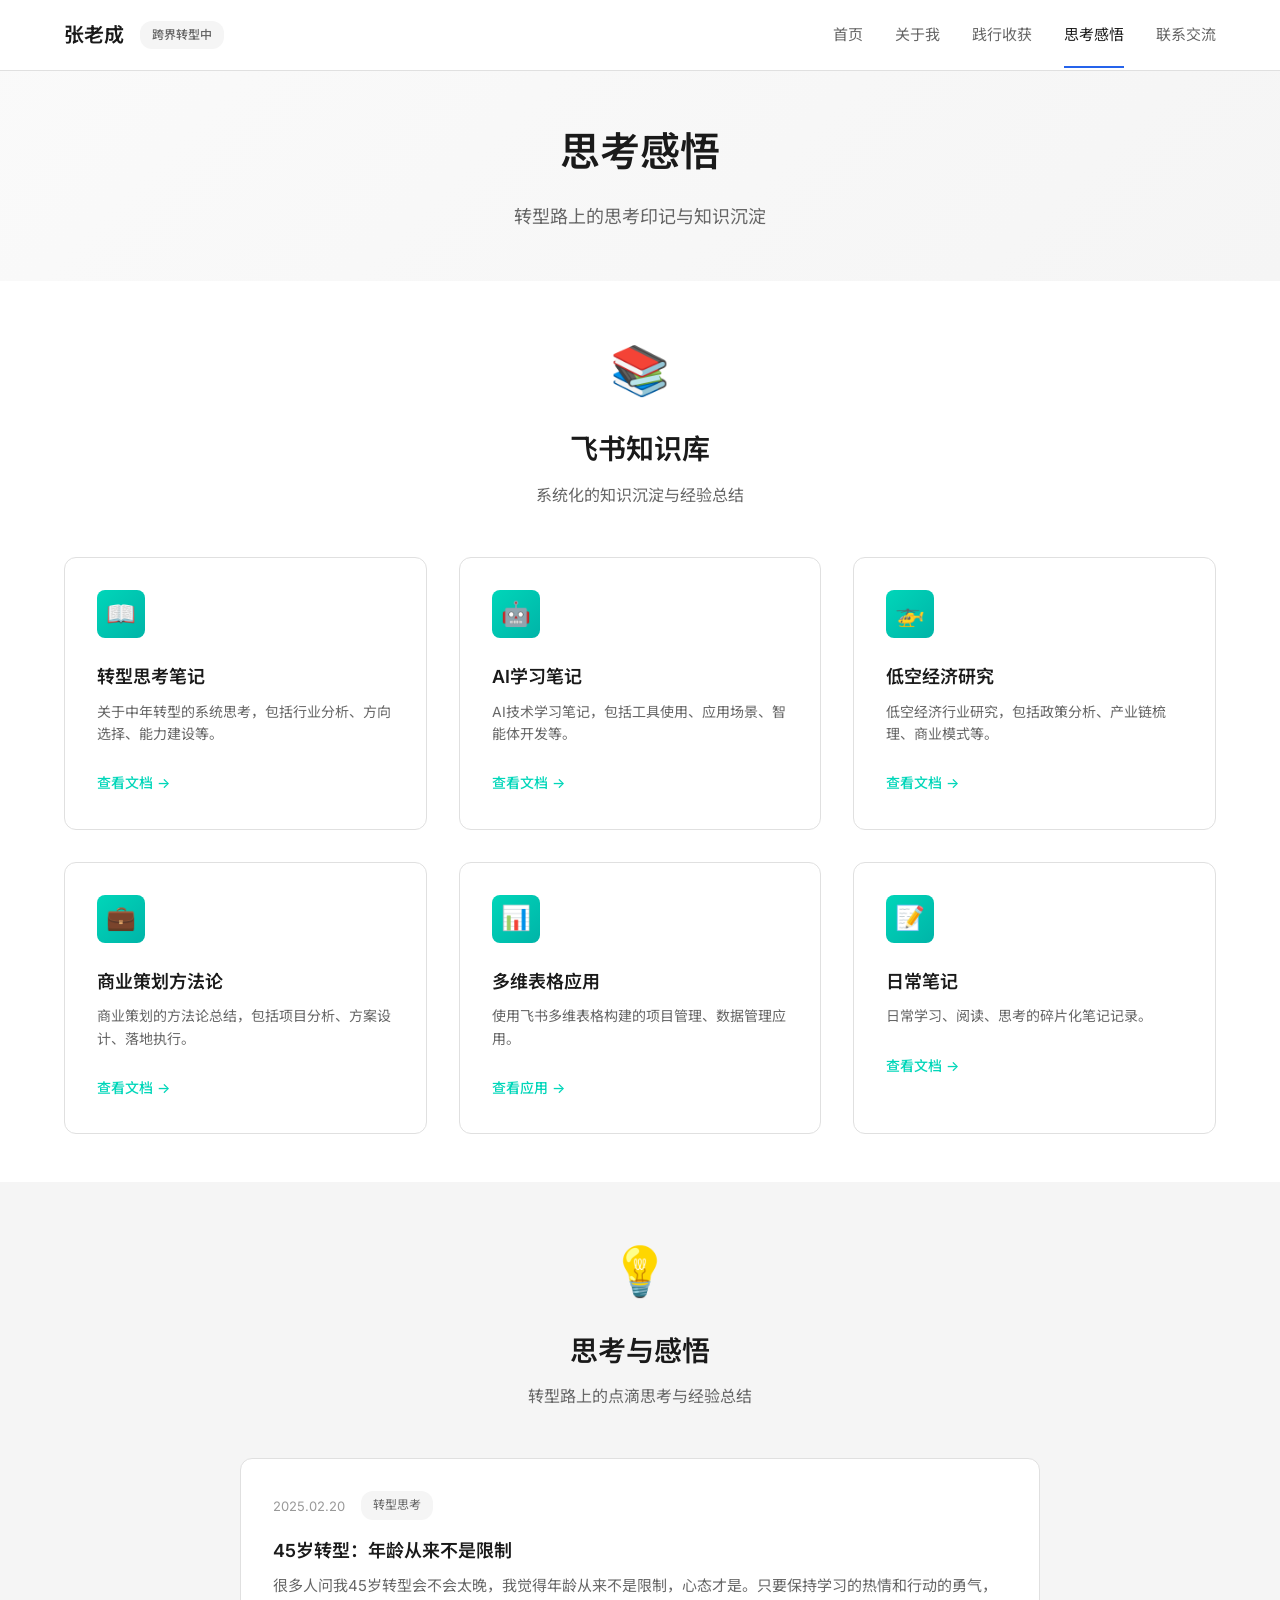
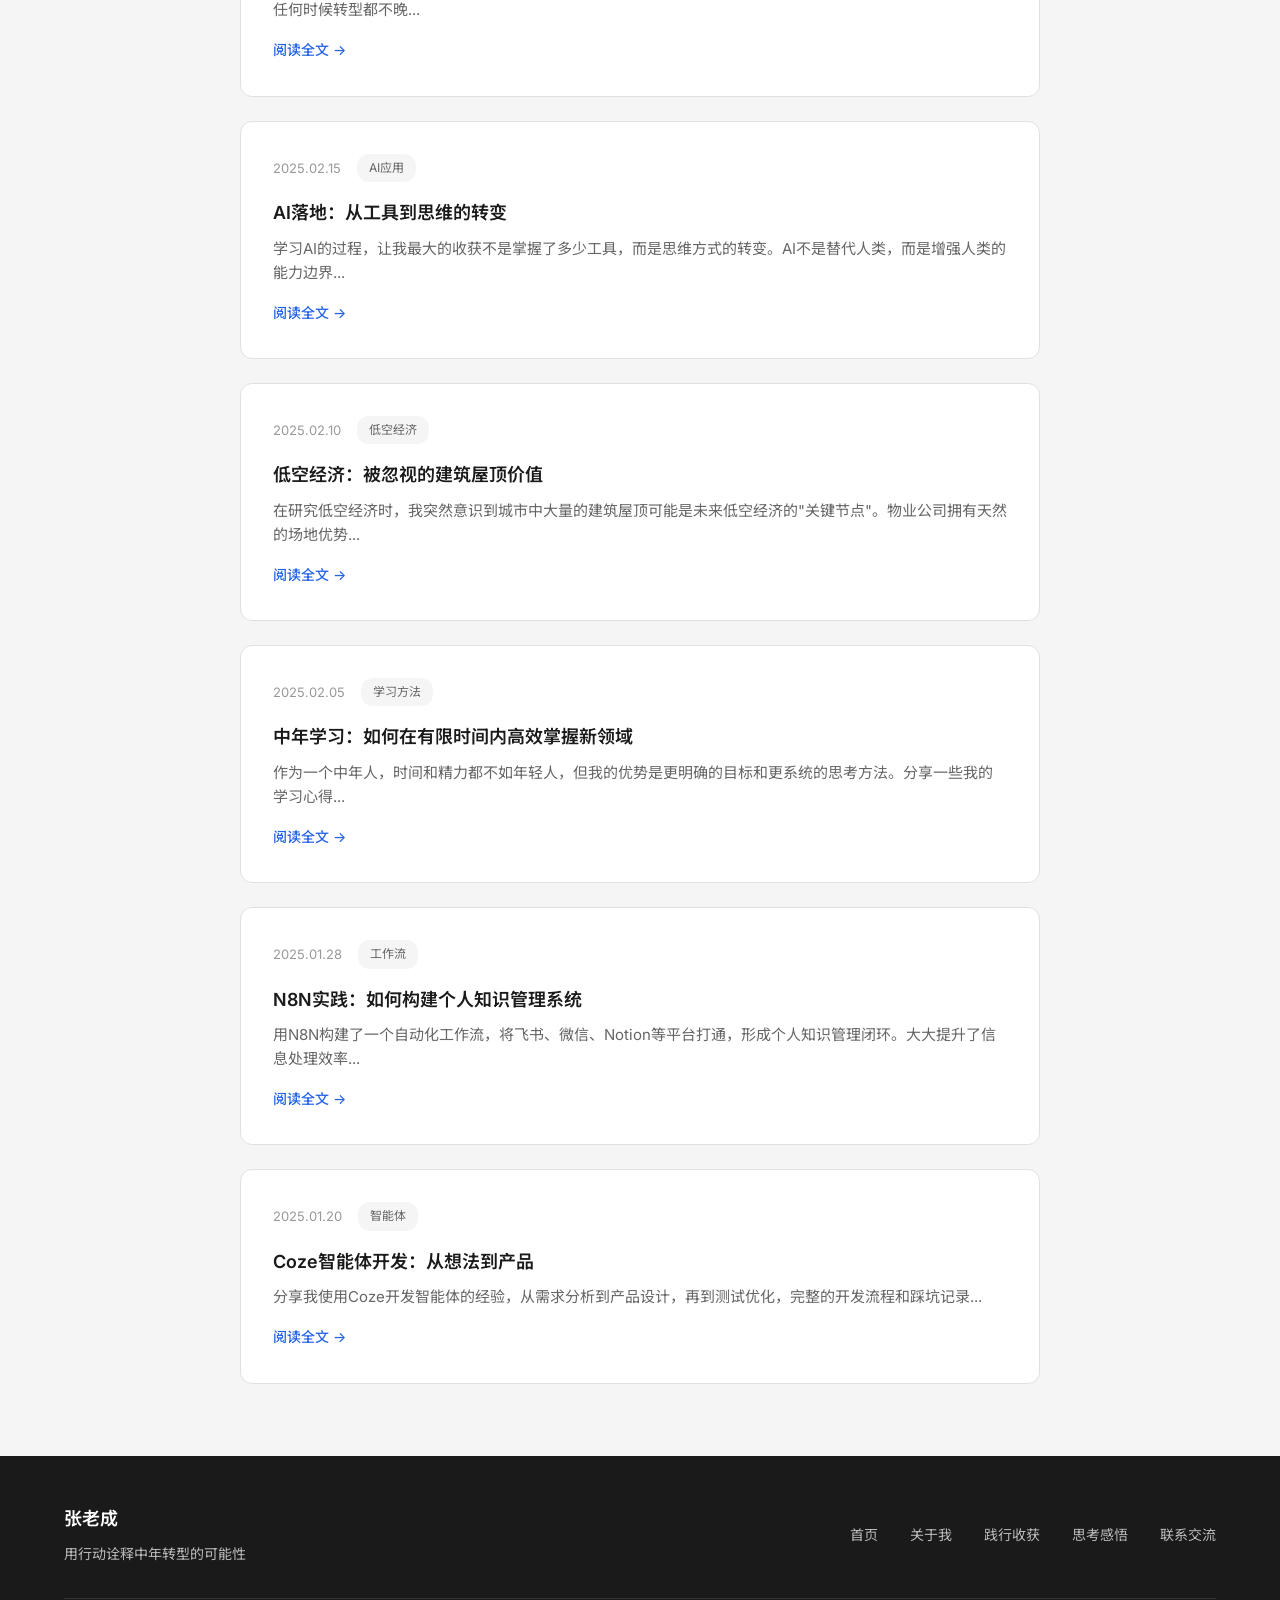
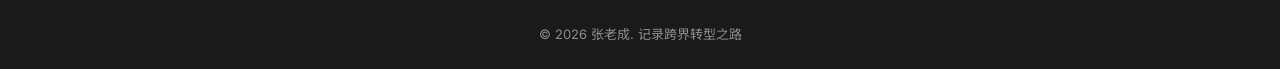
==== thoughts.html @ 0c9d66b7 "Initial commit: 张老成的个人网站 - 添加所有网站页面 - 添加个人微信二维码和飞书二维码 - 配置表单功能 - 移除超过100MB的大文件  Co-Authored-By: Clau" ====
<!DOCTYPE html>
<html lang="zh-CN">
<head>
    <meta charset="UTF-8">
    <meta name="viewport" content="width=device-width, initial-scale=1.0">
    <title>思考感悟 | 张老成</title>
    <link rel="stylesheet" href="css/style.css">
    <link rel="preconnect" href="https://fonts.googleapis.com">
    <link rel="preconnect" href="https://fonts.gstatic.com" crossorigin>
    <link href="https://fonts.googleapis.com/css2?family=Noto+Sans+SC:wght@300;400;500;700&family=Inter:wght@300;400;500;600&display=swap" rel="stylesheet">
    <style>
        .thoughts-hero {
            padding: calc(70px + var(--spacing-xl)) 0 var(--spacing-xl);
            background: linear-gradient(135deg, #fafafa 0%, #f5f5f5 100%);
            text-align: center;
        }

        .thoughts-hero h1 {
            font-size: 2.5rem;
            font-weight: 600;
            margin-bottom: var(--spacing-sm);
        }

        .thoughts-hero .subtitle {
            font-size: 1.125rem;
            color: var(--color-secondary);
        }

        .thoughts-section {
            padding: var(--spacing-xl) 0;
        }

        .thoughts-section:nth-child(even) {
            background: var(--color-light);
        }

        .section-header {
            text-align: center;
            margin-bottom: var(--spacing-xl);
        }

        .section-header h2 {
            font-size: 1.75rem;
            font-weight: 600;
            margin-bottom: var(--spacing-xs);
            color: var(--color-primary);
        }

        .section-header p {
            font-size: 1rem;
            color: var(--color-secondary);
        }

        .section-icon {
            font-size: 3rem;
            margin-bottom: var(--spacing-sm);
        }

        /* 飞书文档卡片 */
        .feishu-grid {
            display: grid;
            grid-template-columns: repeat(3, 1fr);
            gap: var(--spacing-lg);
        }

        .feishu-card {
            background: var(--color-white);
            border: 1px solid var(--color-border);
            border-radius: var(--radius-lg);
            padding: var(--spacing-lg);
            transition: all 0.3s ease;
        }

        .feishu-card:hover {
            transform: translateY(-4px);
            box-shadow: var(--shadow-lg);
            border-color: #00d6b9;
        }

        .feishu-card .doc-icon {
            width: 48px;
            height: 48px;
            background: linear-gradient(135deg, #00d6b9, #00b4a8);
            border-radius: var(--radius-md);
            display: flex;
            align-items: center;
            justify-content: center;
            margin-bottom: var(--spacing-md);
        }

        .feishu-card .doc-icon img {
            width: 28px;
            height: 28px;
        }

        .feishu-card h3 {
            font-size: 1.125rem;
            font-weight: 600;
            margin-bottom: var(--spacing-xs);
            color: var(--color-primary);
        }

        .feishu-card p {
            font-size: 0.875rem;
            color: var(--color-secondary);
            line-height: 1.6;
            margin-bottom: var(--spacing-md);
        }

        .feishu-card .doc-link {
            display: inline-flex;
            align-items: center;
            gap: 0.5rem;
            color: #00d6b9;
            text-decoration: none;
            font-size: 0.875rem;
            font-weight: 500;
        }

        .feishu-card .doc-link:hover {
            text-decoration: underline;
        }

        /* 智能体卡片 */
        .agent-grid {
            display: grid;
            grid-template-columns: repeat(2, 1fr);
            gap: var(--spacing-lg);
        }

        .agent-card {
            background: var(--color-white);
            border: 1px solid var(--color-border);
            border-radius: var(--radius-lg);
            overflow: hidden;
            transition: all 0.3s ease;
        }

        .agent-card:hover {
            transform: translateY(-4px);
            box-shadow: var(--shadow-lg);
        }

        .agent-header {
            padding: var(--spacing-lg);
            background: linear-gradient(135deg, var(--color-ai-bg), #f0e7ff);
            border-bottom: 1px solid var(--color-border);
        }

        .agent-header .platform {
            display: inline-block;
            padding: 0.25rem 0.75rem;
            background: var(--color-ai);
            color: var(--color-white);
            border-radius: var(--radius-lg);
            font-size: 0.75rem;
            font-weight: 500;
            margin-bottom: var(--spacing-sm);
        }

        .agent-header h3 {
            font-size: 1.125rem;
            font-weight: 600;
            color: var(--color-primary);
            margin-bottom: var(--spacing-xs);
        }

        .agent-header p {
            font-size: 0.875rem;
            color: var(--color-secondary);
        }

        .agent-body {
            padding: var(--spacing-lg);
        }

        .agent-tags {
            display: flex;
            gap: var(--spacing-xs);
            flex-wrap: wrap;
            margin-bottom: var(--spacing-md);
        }

        .agent-tag {
            padding: 0.25rem 0.75rem;
            background: var(--color-light);
            border-radius: var(--radius-md);
            font-size: 0.75rem;
            color: var(--color-secondary);
        }

        .agent-link {
            display: inline-flex;
            align-items: center;
            gap: 0.5rem;
            padding: 0.5rem 1rem;
            background: var(--color-accent);
            color: var(--color-white);
            text-decoration: none;
            border-radius: var(--radius-md);
            font-size: 0.875rem;
            font-weight: 500;
            transition: all 0.2s ease;
        }

        .agent-link:hover {
            background: var(--color-accent-hover);
        }

        /* 思考列表 */
        .thought-list {
            max-width: 800px;
            margin: 0 auto;
        }

        .thought-item {
            background: var(--color-white);
            border: 1px solid var(--color-border);
            border-radius: var(--radius-lg);
            padding: var(--spacing-lg);
            margin-bottom: var(--spacing-md);
            transition: all 0.3s ease;
            cursor: pointer;
        }

        .thought-item:hover {
            transform: translateX(8px);
            box-shadow: var(--shadow-md);
            border-color: var(--color-accent);
        }

        .thought-meta {
            display: flex;
            align-items: center;
            gap: var(--spacing-sm);
            margin-bottom: var(--spacing-sm);
        }

        .thought-date {
            font-size: 0.8125rem;
            color: var(--color-muted);
        }

        .thought-category {
            padding: 0.25rem 0.75rem;
            background: var(--color-light);
            border-radius: var(--radius-lg);
            font-size: 0.75rem;
            color: var(--color-secondary);
        }

        .thought-item h3 {
            font-size: 1.125rem;
            font-weight: 600;
            margin-bottom: var(--spacing-xs);
            color: var(--color-primary);
        }

        .thought-item p {
            font-size: 0.9375rem;
            color: var(--color-secondary);
            line-height: 1.6;
        }

        .thought-item .read-more {
            display: inline-flex;
            align-items: center;
            gap: 0.25rem;
            margin-top: var(--spacing-sm);
            color: var(--color-accent);
            font-size: 0.875rem;
            font-weight: 500;
        }

        @media (max-width: 768px) {
            .thoughts-hero h1 {
                font-size: 1.75rem;
            }

            .feishu-grid,
            .agent-grid {
                grid-template-columns: 1fr;
            }
        }
    </style>
</head>
<body>
    <!-- 导航栏 -->
    <nav class="navbar">
        <div class="container">
            <div class="nav-brand">
                <a href="index.html">张老成</a>
                <span class="nav-tag">跨界转型中</span>
            </div>
            <ul class="nav-menu">
                <li><a href="index.html">首页</a></li>
                <li><a href="about.html">关于我</a></li>
                <li><a href="works.html">践行收获</a></li>
                <li><a href="thoughts.html" class="active">思考感悟</a></li>
                <li><a href="contact.html">联系交流</a></li>
            </ul>
            <div class="nav-toggle">
                <span></span>
                <span></span>
                <span></span>
            </div>
        </div>
    </nav>

    <!-- 思考感悟 Hero -->
    <section class="thoughts-hero">
        <div class="container">
            <h1>思考感悟</h1>
            <p class="subtitle">转型路上的思考印记与知识沉淀</p>
        </div>
    </section>

    <!-- 飞书文档 -->
    <section class="thoughts-section" id="feishu">
        <div class="container">
            <div class="section-header">
                <div class="section-icon">📚</div>
                <h2>飞书知识库</h2>
                <p>系统化的知识沉淀与经验总结</p>
            </div>

            <div class="feishu-grid">
                <div class="feishu-card">
                    <div class="doc-icon">
                        <span style="font-size: 1.5rem;">📖</span>
                    </div>
                    <h3>转型思考笔记</h3>
                    <p>关于中年转型的系统思考，包括行业分析、方向选择、能力建设等。</p>
                    <a href="https://wcn19dn7pjwd.feishu.cn/wiki/GFK6wTMXMiv9bLkHEH2cJ65snob" target="_blank" class="doc-link">
                        查看文档 →
                    </a>
                </div>

                <div class="feishu-card">
                    <div class="doc-icon">
                        <span style="font-size: 1.5rem;">🤖</span>
                    </div>
                    <h3>AI学习笔记</h3>
                    <p>AI技术学习笔记，包括工具使用、应用场景、智能体开发等。</p>
                    <a href="https://wcn19dn7pjwd.feishu.cn/wiki/QYINwfxDYiLBB6k44ghc3SrfnCM?from=from_copylink" target="_blank" class="doc-link">
                        查看文档 →
                    </a>
                </div>

                <div class="feishu-card">
                    <div class="doc-icon">
                        <span style="font-size: 1.5rem;">🚁</span>
                    </div>
                    <h3>低空经济研究</h3>
                    <p>低空经济行业研究，包括政策分析、产业链梳理、商业模式等。</p>
                    <a href="#" class="doc-link">
                        查看文档 →
                    </a>
                </div>

                <div class="feishu-card">
                    <div class="doc-icon">
                        <span style="font-size: 1.5rem;">💼</span>
                    </div>
                    <h3>商业策划方法论</h3>
                    <p>商业策划的方法论总结，包括项目分析、方案设计、落地执行。</p>
                    <a href="#" class="doc-link">
                        查看文档 →
                    </a>
                </div>

                <div class="feishu-card">
                    <div class="doc-icon">
                        <span style="font-size: 1.5rem;">📊</span>
                    </div>
                    <h3>多维表格应用</h3>
                    <p>使用飞书多维表格构建的项目管理、数据管理应用。</p>
                    <a href="#" class="doc-link">
                        查看应用 →
                    </a>
                </div>

                <div class="feishu-card">
                    <div class="doc-icon">
                        <span style="font-size: 1.5rem;">📝</span>
                    </div>
                    <h3>日常笔记</h3>
                    <p>日常学习、阅读、思考的碎片化笔记记录。</p>
                    <a href="#" class="doc-link">
                        查看文档 →
                    </a>
                </div>
            </div>
        </div>
    </section>

    <!-- 思考感悟 -->
    <section class="thoughts-section" id="insights">
        <div class="container">
            <div class="section-header">
                <div class="section-icon">💡</div>
                <h2>思考与感悟</h2>
                <p>转型路上的点滴思考与经验总结</p>
            </div>

            <div class="thought-list">
                <div class="thought-item">
                    <div class="thought-meta">
                        <span class="thought-date">2025.02.20</span>
                        <span class="thought-category">转型思考</span>
                    </div>
                    <h3>45岁转型：年龄从来不是限制</h3>
                    <p>很多人问我45岁转型会不会太晚，我觉得年龄从来不是限制，心态才是。只要保持学习的热情和行动的勇气，任何时候转型都不晚...</p>
                    <span class="read-more">阅读全文 →</span>
                </div>

                <div class="thought-item">
                    <div class="thought-meta">
                        <span class="thought-date">2025.02.15</span>
                        <span class="thought-category">AI应用</span>
                    </div>
                    <h3>AI落地：从工具到思维的转变</h3>
                    <p>学习AI的过程，让我最大的收获不是掌握了多少工具，而是思维方式的转变。AI不是替代人类，而是增强人类的能力边界...</p>
                    <span class="read-more">阅读全文 →</span>
                </div>

                <div class="thought-item">
                    <div class="thought-meta">
                        <span class="thought-date">2025.02.10</span>
                        <span class="thought-category">低空经济</span>
                    </div>
                    <h3>低空经济：被忽视的建筑屋顶价值</h3>
                    <p>在研究低空经济时，我突然意识到城市中大量的建筑屋顶可能是未来低空经济的"关键节点"。物业公司拥有天然的场地优势...</p>
                    <span class="read-more">阅读全文 →</span>
                </div>

                <div class="thought-item">
                    <div class="thought-meta">
                        <span class="thought-date">2025.02.05</span>
                        <span class="thought-category">学习方法</span>
                    </div>
                    <h3>中年学习：如何在有限时间内高效掌握新领域</h3>
                    <p>作为一个中年人，时间和精力都不如年轻人，但我的优势是更明确的目标和更系统的思考方法。分享一些我的学习心得...</p>
                    <span class="read-more">阅读全文 →</span>
                </div>

                <div class="thought-item">
                    <div class="thought-meta">
                        <span class="thought-date">2025.01.28</span>
                        <span class="thought-category">工作流</span>
                    </div>
                    <h3>N8N实践：如何构建个人知识管理系统</h3>
                    <p>用N8N构建了一个自动化工作流，将飞书、微信、Notion等平台打通，形成个人知识管理闭环。大大提升了信息处理效率...</p>
                    <span class="read-more">阅读全文 →</span>
                </div>

                <div class="thought-item">
                    <div class="thought-meta">
                        <span class="thought-date">2025.01.20</span>
                        <span class="thought-category">智能体</span>
                    </div>
                    <h3>Coze智能体开发：从想法到产品</h3>
                    <p>分享我使用Coze开发智能体的经验，从需求分析到产品设计，再到测试优化，完整的开发流程和踩坑记录...</p>
                    <span class="read-more">阅读全文 →</span>
                </div>
            </div>
        </div>
    </section>

    <!-- 页脚 -->
    <footer class="footer">
        <div class="container">
            <div class="footer-content">
                <div class="footer-brand">
                    <h4>张老成</h4>
                    <p>用行动诠释中年转型的可能性</p>
                </div>
                <div class="footer-nav">
                    <a href="index.html">首页</a>
                    <a href="about.html">关于我</a>
                    <a href="works.html">践行收获</a>
                    <a href="thoughts.html">思考感悟</a>
                    <a href="contact.html">联系交流</a>
                </div>
            </div>
            <div class="footer-bottom">
                <p>&copy; <span class="current-year">2025</span> 张老成. 记录跨界转型之路</p>
            </div>
        </div>
    </footer>

    <script src="js/main.js"></script>
</body>
</html>
---- css/style.css ----
/* ============================================
   张老成个人网站 - 简约专业风格
   ============================================ */

/* CSS Variables */
:root {
    /* Colors */
    --color-primary: #1a1a1a;
    --color-secondary: #666666;
    --color-muted: #999999;
    --color-light: #f5f5f5;
    --color-white: #ffffff;
    --color-border: #e0e0e0;
    --color-accent: #2563eb;
    --color-accent-hover: #1d4ed8;

    /* AI Direction */
    --color-ai: #8b5cf6;
    --color-ai-bg: #f5f3ff;

    /* Low Altitude Direction */
    --color-low: #0ea5e9;
    --color-low-bg: #f0f9ff;

    /* Business Direction */
    --color-biz: #f59e0b;
    --color-biz-bg: #fffbeb;

    /* Spacing */
    --spacing-xs: 0.5rem;
    --spacing-sm: 1rem;
    --spacing-md: 1.5rem;
    --spacing-lg: 2rem;
    --spacing-xl: 3rem;
    --spacing-2xl: 4rem;

    /* Typography */
    --font-sans: 'Inter', 'Noto Sans SC', -apple-system, BlinkMacSystemFont, sans-serif;
    --font-serif: 'Noto Sans SC', serif;

    /* Shadows */
    --shadow-sm: 0 1px 2px rgba(0, 0, 0, 0.05);
    --shadow-md: 0 4px 6px rgba(0, 0, 0, 0.07);
    --shadow-lg: 0 10px 15px rgba(0, 0, 0, 0.1);

    /* Border Radius */
    --radius-sm: 4px;
    --radius-md: 8px;
    --radius-lg: 12px;
    --radius-xl: 16px;
}

/* Reset & Base */
* {
    margin: 0;
    padding: 0;
    box-sizing: border-box;
}

html {
    scroll-behavior: smooth;
}

body {
    font-family: var(--font-sans);
    font-size: 16px;
    line-height: 1.7;
    color: var(--color-primary);
    background: var(--color-white);
    -webkit-font-smoothing: antialiased;
    -moz-osx-font-smoothing: grayscale;
}

/* Container */
.container {
    max-width: 1200px;
    margin: 0 auto;
    padding: 0 var(--spacing-md);
}

/* ============================================
   Navigation
   ============================================ */
.navbar {
    position: fixed;
    top: 0;
    left: 0;
    right: 0;
    background: rgba(255, 255, 255, 0.95);
    backdrop-filter: blur(10px);
    border-bottom: 1px solid var(--color-border);
    z-index: 1000;
}

.navbar .container {
    display: flex;
    align-items: center;
    justify-content: space-between;
    height: 70px;
}

.nav-brand {
    display: flex;
    align-items: center;
    gap: var(--spacing-sm);
}

.nav-brand a {
    font-size: 1.25rem;
    font-weight: 600;
    color: var(--color-primary);
    text-decoration: none;
}

.nav-tag {
    font-size: 0.75rem;
    padding: 0.25rem 0.75rem;
    background: var(--color-light);
    color: var(--color-secondary);
    border-radius: var(--radius-lg);
    font-weight: 500;
}

.nav-menu {
    display: flex;
    list-style: none;
    gap: var(--spacing-lg);
}

.nav-menu a {
    font-size: 0.9375rem;
    color: var(--color-secondary);
    text-decoration: none;
    transition: color 0.2s ease;
    position: relative;
}

.nav-menu a:hover,
.nav-menu a.active {
    color: var(--color-primary);
}

.nav-menu a.active::after {
    content: '';
    position: absolute;
    bottom: -24px;
    left: 0;
    right: 0;
    height: 2px;
    background: var(--color-accent);
}

.nav-toggle {
    display: none;
    flex-direction: column;
    gap: 5px;
    cursor: pointer;
}

.nav-toggle span {
    width: 24px;
    height: 2px;
    background: var(--color-primary);
    transition: all 0.3s ease;
}

/* ============================================
   Hero Section
   ============================================ */
.hero {
    padding: calc(70px + var(--spacing-2xl)) 0 var(--spacing-2xl);
    background: linear-gradient(135deg, #fafafa 0%, #f5f5f5 100%);
}

.hero-content {
    display: grid;
    grid-template-columns: 1fr 1fr;
    gap: var(--spacing-2xl);
    align-items: center;
}

.hero-text {
    max-width: 600px;
}

.hero-subtitle {
    font-size: 1rem;
    color: var(--color-accent);
    font-weight: 500;
    margin-bottom: var(--spacing-sm);
    letter-spacing: 0.05em;
}

.hero h1 {
    font-size: 3rem;
    font-weight: 700;
    line-height: 1.2;
    margin-bottom: var(--spacing-md);
    color: var(--color-primary);
}

.hero-description {
    font-size: 1.125rem;
    color: var(--color-secondary);
    line-height: 1.8;
    margin-bottom: var(--spacing-lg);
}

.hero-description strong {
    color: var(--color-primary);
    font-weight: 600;
}

.hero-actions {
    display: flex;
    gap: var(--spacing-sm);
}

/* Buttons */
.btn {
    display: inline-flex;
    align-items: center;
    justify-content: center;
    padding: 0.875rem 1.75rem;
    font-size: 1rem;
    font-weight: 500;
    border-radius: var(--radius-md);
    text-decoration: none;
    transition: all 0.2s ease;
    cursor: pointer;
    border: none;
}

.btn-primary {
    background: var(--color-accent);
    color: var(--color-white);
}

.btn-primary:hover {
    background: var(--color-accent-hover);
    transform: translateY(-1px);
    box-shadow: var(--shadow-md);
}

.btn-secondary {
    background: var(--color-white);
    color: var(--color-primary);
    border: 1px solid var(--color-border);
}

.btn-secondary:hover {
    border-color: var(--color-accent);
    color: var(--color-accent);
}

/* Hero Stats */
.hero-stats {
    display: grid;
    gap: var(--spacing-md);
}

.stat-card {
    background: var(--color-white);
    padding: var(--spacing-lg);
    border-radius: var(--radius-lg);
    text-align: center;
    box-shadow: var(--shadow-sm);
    border: 1px solid var(--color-border);
}

.stat-number {
    font-size: 3rem;
    font-weight: 700;
    color: var(--color-accent);
    line-height: 1;
    margin-bottom: var(--spacing-xs);
}

.stat-label {
    font-size: 0.9375rem;
    color: var(--color-secondary);
}

/* ============================================
   Section Styles
   ============================================ */
.directions,
.timeline-section,
.about-site {
    padding: var(--spacing-2xl) 0;
}

.section-title {
    font-size: 2rem;
    font-weight: 600;
    text-align: center;
    margin-bottom: var(--spacing-xs);
    color: var(--color-primary);
}

.section-subtitle {
    font-size: 1.125rem;
    color: var(--color-secondary);
    text-align: center;
    margin-bottom: var(--spacing-xl);
}

/* ============================================
   Directions Grid
   ============================================ */
.directions-grid {
    display: grid;
    grid-template-columns: repeat(3, 1fr);
    gap: var(--spacing-lg);
}

/* 4列布局（用于首页4个方向） */
.directions-grid.four-columns {
    grid-template-columns: repeat(2, 1fr);
}

.direction-card {
    background: var(--color-white);
    border: 1px solid var(--color-border);
    border-radius: var(--radius-lg);
    padding: var(--spacing-lg);
    text-decoration: none;
    color: inherit;
    transition: all 0.3s ease;
    position: relative;
    overflow: hidden;
}

.direction-card::before {
    content: '';
    position: absolute;
    top: 0;
    left: 0;
    right: 0;
    height: 4px;
    background: var(--color-border);
    transition: all 0.3s ease;
}

.direction-card:nth-child(1)::before { background: var(--color-ai); }
.direction-card:nth-child(2)::before { background: var(--color-low); }
.direction-card:nth-child(3)::before { background: var(--color-biz); }

.direction-card:hover {
    transform: translateY(-4px);
    box-shadow: var(--shadow-lg);
    border-color: transparent;
}

.direction-icon {
    font-size: 3rem;
    margin-bottom: var(--spacing-sm);
}

.direction-card h3 {
    font-size: 1.25rem;
    font-weight: 600;
    margin-bottom: var(--spacing-sm);
    color: var(--color-primary);
}

.direction-card p {
    font-size: 0.9375rem;
    color: var(--color-secondary);
    margin-bottom: var(--spacing-md);
    line-height: 1.6;
}

.direction-works {
    list-style: none;
    margin-bottom: var(--spacing-md);
}

.direction-works li {
    font-size: 0.875rem;
    color: var(--color-muted);
    padding: 0.25rem 0;
    padding-left: 1.25rem;
    position: relative;
}

.direction-works li::before {
    content: '•';
    position: absolute;
    left: 0;
    color: var(--color-accent);
}

.direction-link {
    font-size: 0.875rem;
    color: var(--color-accent);
    font-weight: 500;
}

/* ============================================
   Timeline
   ============================================ */
.timeline {
    max-width: 800px;
    margin: 0 auto;
    position: relative;
    padding-left: 40px;
}

.timeline::before {
    content: '';
    position: absolute;
    left: 11px;
    top: 0;
    bottom: 0;
    width: 2px;
    background: var(--color-border);
}

.timeline-item {
    position: relative;
    padding-bottom: var(--spacing-xl);
}

.timeline-item:last-child {
    padding-bottom: 0;
}

.timeline-marker {
    position: absolute;
    left: -40px;
    top: 4px;
    width: 24px;
    height: 24px;
    border-radius: 50%;
    background: var(--color-white);
    border: 3px solid var(--color-accent);
    box-shadow: 0 0 0 4px var(--color-white);
}

.timeline-date {
    font-size: 0.875rem;
    color: var(--color-accent);
    font-weight: 500;
    margin-bottom: var(--spacing-xs);
}

.timeline-content h3 {
    font-size: 1.125rem;
    font-weight: 600;
    margin-bottom: var(--spacing-xs);
    color: var(--color-primary);
}

.timeline-content p {
    font-size: 0.9375rem;
    color: var(--color-secondary);
    line-height: 1.6;
}

/* ============================================
   About Site Section
   ============================================ */
.about-site {
    background: var(--color-light);
}

.about-site-content {
    max-width: 800px;
    margin: 0 auto;
    text-align: center;
}

.about-site-content h2 {
    font-size: 1.75rem;
    font-weight: 600;
    margin-bottom: var(--spacing-md);
    color: var(--color-primary);
}

.about-site-content p {
    font-size: 1rem;
    color: var(--color-secondary);
    line-height: 1.8;
    margin-bottom: var(--spacing-md);
}

.about-site-content ul {
    list-style: none;
    text-align: left;
    max-width: 500px;
    margin: 0 auto var(--spacing-md);
}

.about-site-content li {
    padding: var(--spacing-xs) 0;
    padding-left: 1.75rem;
    position: relative;
    color: var(--color-secondary);
}

.about-site-content li::before {
    content: '✓';
    position: absolute;
    left: 0;
    color: var(--color-accent);
    font-weight: 600;
}

/* ============================================
   Footer
   ============================================ */
.footer {
    background: var(--color-primary);
    color: var(--color-white);
    padding: var(--spacing-xl) 0 var(--spacing-md);
}

.footer-content {
    display: flex;
    justify-content: space-between;
    align-items: center;
    margin-bottom: var(--spacing-lg);
}

.footer-brand h4 {
    font-size: 1.125rem;
    font-weight: 600;
    margin-bottom: var(--spacing-xs);
}

.footer-brand p {
    font-size: 0.875rem;
    color: rgba(255, 255, 255, 0.7);
}

.footer-nav {
    display: flex;
    gap: var(--spacing-lg);
}

.footer-nav a {
    font-size: 0.875rem;
    color: rgba(255, 255, 255, 0.7);
    text-decoration: none;
    transition: color 0.2s ease;
}

.footer-nav a:hover {
    color: var(--color-white);
}

.footer-bottom {
    text-align: center;
    padding-top: var(--spacing-md);
    border-top: 1px solid rgba(255, 255, 255, 0.1);
}

.footer-bottom p {
    font-size: 0.8125rem;
    color: rgba(255, 255, 255, 0.5);
}

/* ============================================
   Responsive Design
   ============================================ */
@media (max-width: 768px) {
    .nav-menu {
        position: fixed;
        top: 70px;
        left: 0;
        right: 0;
        background: var(--color-white);
        flex-direction: column;
        padding: var(--spacing-md);
        gap: 0;
        border-bottom: 1px solid var(--color-border);
        transform: translateY(-100%);
        opacity: 0;
        transition: all 0.3s ease;
        pointer-events: none;
    }

    .nav-menu.active {
        transform: translateY(0);
        opacity: 1;
        pointer-events: all;
    }

    .nav-menu li {
        padding: var(--spacing-sm) 0;
    }

    .nav-toggle {
        display: flex;
    }

    .hero-content {
        grid-template-columns: 1fr;
        gap: var(--spacing-lg);
    }

    .hero h1 {
        font-size: 2rem;
    }

    .hero-stats {
        grid-template-columns: repeat(3, 1fr);
        gap: var(--spacing-sm);
    }

    .stat-card {
        padding: var(--spacing-md);
    }

    .stat-number {
        font-size: 2rem;
    }

    .directions-grid {
        grid-template-columns: 1fr !important;
    }

    .section-title {
        font-size: 1.5rem;
    }

    .timeline {
        padding-left: 30px;
    }

    .timeline-marker {
        left: -30px;
        width: 20px;
        height: 20px;
    }

    .footer-content {
        flex-direction: column;
        gap: var(--spacing-md);
        text-align: center;
    }

    .footer-nav {
        flex-direction: column;
        gap: var(--spacing-sm);
    }
}

@media (max-width: 480px) {
    .hero-actions {
        flex-direction: column;
    }

    .btn {
        width: 100%;
    }

    .hero-stats {
        grid-template-columns: 1fr;
    }
}
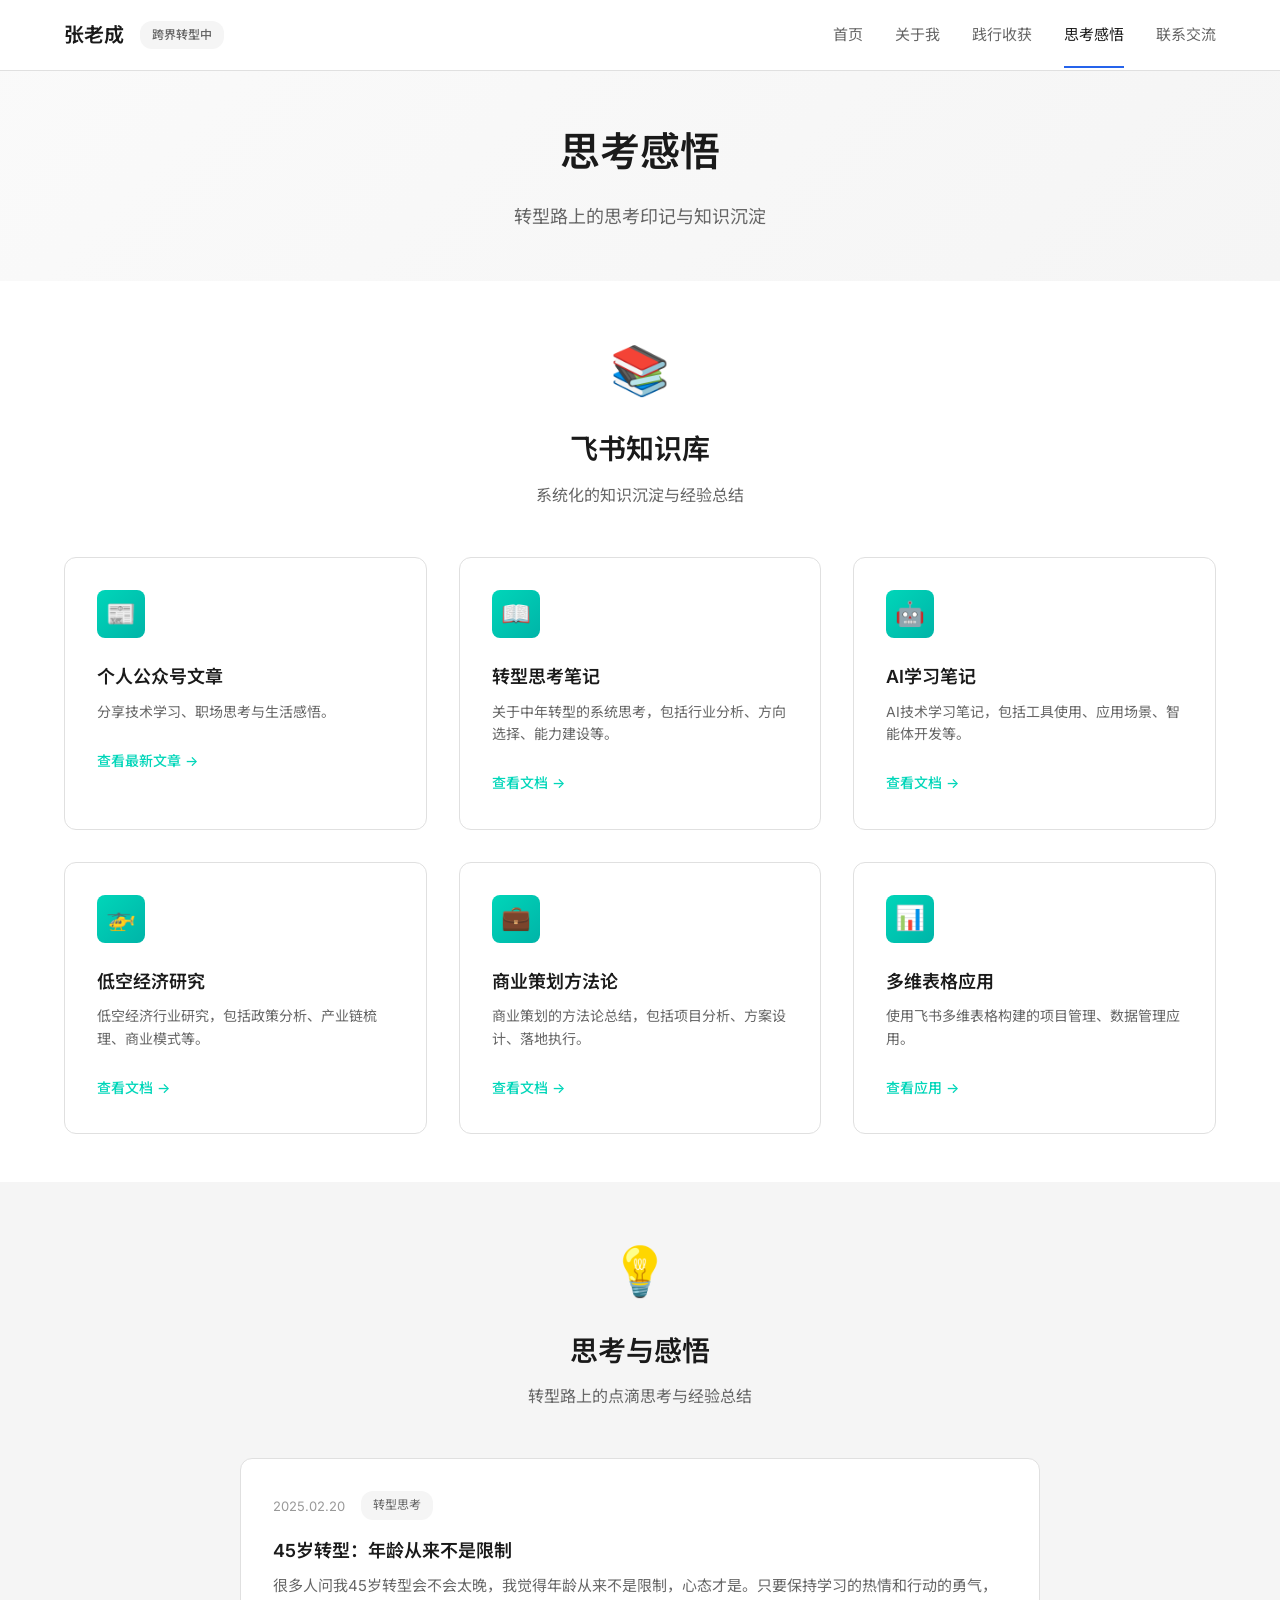
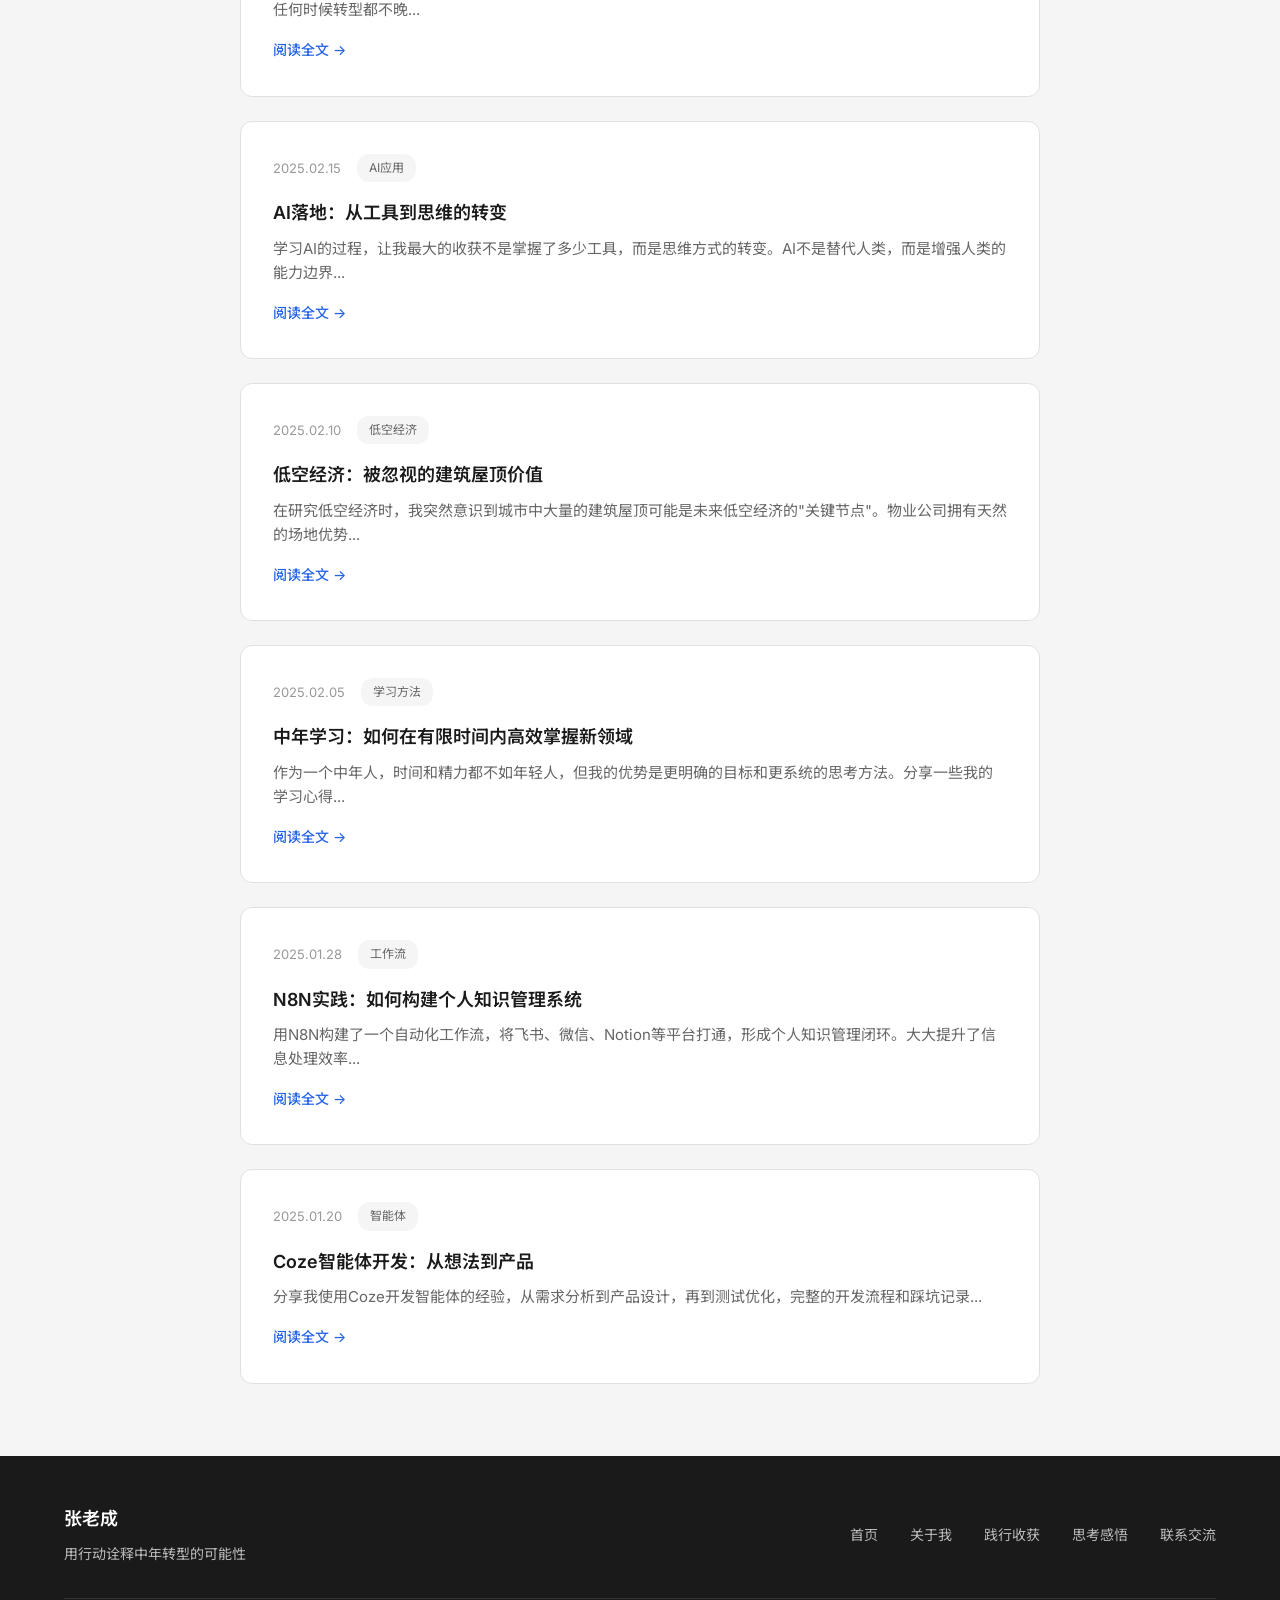
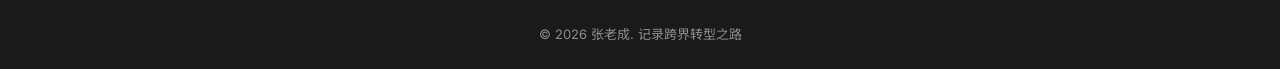
==== commit 013dd1b5: "将"日常笔记"改为"个人公众号文章"并移至首位 - 更新卡片标题为"个人公众号文章" - 设置公众号最新文章链接 - 调整卡片顺序，将公众号文章置于第一位  Co-Authored-By: Claud" ====
--- a/thoughts.html
+++ b/thoughts.html
@@ -327,6 +327,17 @@
             <div class="feishu-grid">
                 <div class="feishu-card">
                     <div class="doc-icon">
+                        <span style="font-size: 1.5rem;">📰</span>
+                    </div>
+                    <h3>个人公众号文章</h3>
+                    <p>分享技术学习、职场思考与生活感悟。</p>
+                    <a href="https://mp.weixin.qq.com/s/c922hPk3nfdlJV8OHpToeQ" target="_blank" class="doc-link">
+                        查看最新文章 →
+                    </a>
+                </div>
+
+                <div class="feishu-card">
+                    <div class="doc-icon">
                         <span style="font-size: 1.5rem;">📖</span>
                     </div>
                     <h3>转型思考笔记</h3>
@@ -377,17 +388,6 @@
                     <p>使用飞书多维表格构建的项目管理、数据管理应用。</p>
                     <a href="#" class="doc-link">
                         查看应用 →
-                    </a>
-                </div>
-
-                <div class="feishu-card">
-                    <div class="doc-icon">
-                        <span style="font-size: 1.5rem;">📝</span>
-                    </div>
-                    <h3>日常笔记</h3>
-                    <p>日常学习、阅读、思考的碎片化笔记记录。</p>
-                    <a href="#" class="doc-link">
-                        查看文档 →
                     </a>
                 </div>
             </div>
